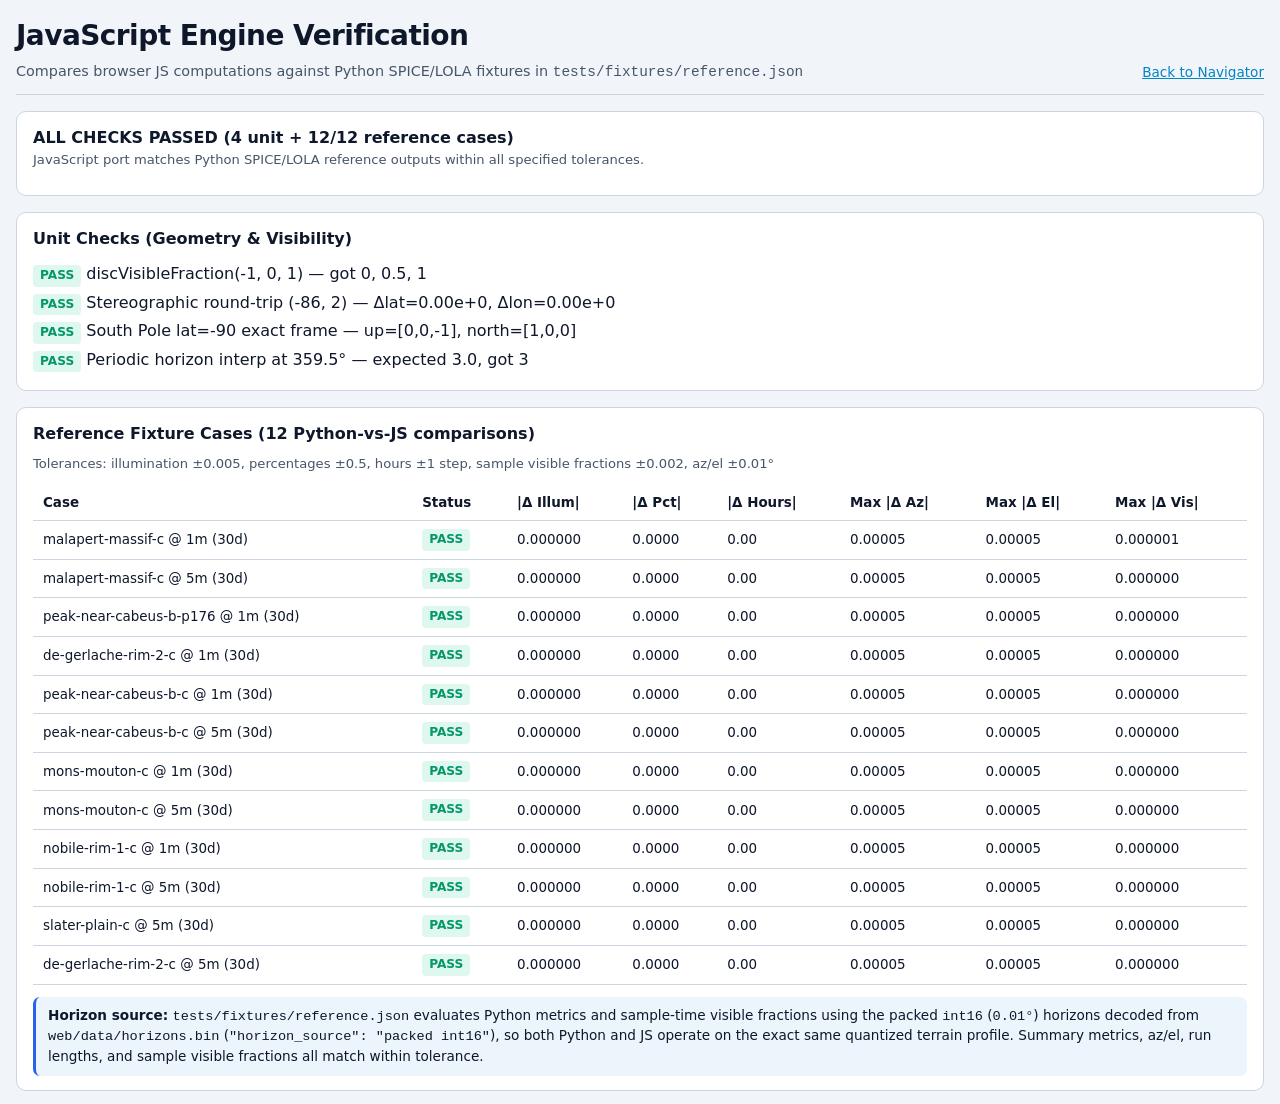
==== web/tests.html @ ea750ddb "baseline: engine, data pack tools, web app before phase-1" ====
<!DOCTYPE html>
<html lang="en">
<head>
  <meta charset="UTF-8">
  <meta name="viewport" content="width=device-width, initial-scale=1.0">
  <title>Verification Suite — Lunar Landing Site Navigator</title>
  <link rel="icon" href="data:,">
  <link rel="stylesheet" href="css/style.css">
</head>
<body>
  <div class="page-wrap">
    <header class="site-header">
      <div>
        <h1 class="site-title">JavaScript Engine Verification</h1>
        <p class="site-subtitle">
          Compares browser JS computations against Python SPICE/LOLA fixtures in <code>tests/fixtures/reference.json</code>
        </p>
      </div>
      <nav class="header-links">
        <a href="index.html">Back to Navigator</a>
      </nav>
    </header>

    <section class="panel" style="margin-bottom: 16px;">
      <div class="panel-head">
        <div>
          <h2 id="overall-status" class="panel-title">Running checks…</h2>
          <p id="status-detail" class="panel-sub">Loading web/data/* and tests/fixtures/reference.json…</p>
        </div>
      </div>

      <div id="fallback-picker" class="info-note" hidden>
        <p style="margin: 0 0 8px;">
          Could not fetch <code>../tests/fixtures/reference.json</code> automatically (if you ran
          <code>python -m http.server 8000</code> inside <code>web/</code>, the server root stops at
          <code>web/</code> and cannot read <code>../tests/</code>). Either run
          <code>python -m http.server 8000</code> from the repository root and open
          <code>/web/tests.html</code>, or select <code>tests/fixtures/reference.json</code> below:
        </p>
        <input id="fixture-file-input" type="file" accept=".json,application/json">
      </div>
    </section>

    <section class="panel" style="margin-bottom: 16px;">
      <div class="panel-head">
        <h2 class="panel-title">Unit Checks (Geometry &amp; Visibility)</h2>
      </div>
      <div id="unit-results"></div>
    </section>

    <section class="panel">
      <div class="panel-head">
        <h2 class="panel-title">Reference Fixture Cases (12 Python-vs-JS comparisons)</h2>
        <p class="panel-sub">
          Tolerances: illumination ±0.005, percentages ±0.5, hours ±1 step, sample visible fractions ±0.002, az/el ±0.01°
        </p>
      </div>
      <div class="table-scroll">
        <table class="test-table">
          <thead>
            <tr>
              <th>Case</th>
              <th>Status</th>
              <th>|Δ Illum|</th>
              <th>|Δ Pct|</th>
              <th>|Δ Hours|</th>
              <th>Max |Δ Az|</th>
              <th>Max |Δ El|</th>
              <th>Max |Δ Vis|</th>
            </tr>
          </thead>
          <tbody id="fixture-tbody"></tbody>
        </table>
      </div>
      <p class="info-note" style="margin-top: 12px;">
        <strong>Horizon source:</strong>
        <code>tests/fixtures/reference.json</code> evaluates Python metrics and sample-time visible fractions using the
        packed <code>int16</code> (<code>0.01°</code>) horizons decoded from <code>web/data/horizons.bin</code>
        (<code>"horizon_source": "packed int16"</code>), so both Python and JS operate on the exact same quantized
        terrain profile. Summary metrics, az/el, run lengths, and sample visible fractions all match within tolerance.
      </p>
    </section>
  </div>

  <script>
    if (window.location.protocol === "file:") {
      document.getElementById("overall-status").textContent = "Cannot run tests over file://";
      document.getElementById("status-detail").textContent =
        'Browsers block ES modules and fetch() over file://. Serve this folder over http, not file:// (run "python -m http.server 8000" from the repo root and open http://localhost:8000/web/tests.html).';
    }
  </script>
  <script type="module">
    import {
      loadDataPack,
      extractHorizonDeg,
      getTimeWindow,
    } from "./js/data.js";
    import {
      forward,
      inverse,
      siteLocalFrame,
      computeSunEarthAzEl,
    } from "./js/geometry.js";
    import {
      discVisibleFraction,
      interpHorizon,
      summarize,
      visibleFraction,
    } from "./js/visibility.js";

    const TOL = {
      illum: 0.005,
      pct: 0.5,
      vis: 0.002,
      azel: 0.01,
    };

    function circularDegDiff(a, b) {
      return Math.abs(((a - b + 540.0) % 360.0) - 180.0);
    }

    function runUnitTests() {
      const checks = [];
      const add = (name, pass, detail) => checks.push({ name, pass, detail });

      // 1. discVisibleFraction at t = -1, 0, 1
      const fNeg1 = discVisibleFraction(-1.0);
      const fZero = discVisibleFraction(0.0);
      const fPos1 = discVisibleFraction(1.0);
      add(
        "discVisibleFraction(-1, 0, 1)",
        Math.abs(fNeg1 - 0.0) < 1e-12 && Math.abs(fZero - 0.5) < 1e-12 && Math.abs(fPos1 - 1.0) < 1e-12,
        `got ${fNeg1}, ${fZero}, ${fPos1}`,
      );

      // 2. Geometry round-trip
      const pt = forward(-86.0, 2.0);
      const rec = inverse(pt.x, pt.y);
      const latErr = Math.abs(rec.lat - (-86.0));
      const lonErr = circularDegDiff(rec.lon, 2.0);
      add(
        "Stereographic round-trip (-86, 2)",
        latErr < 1e-9 && lonErr < 1e-9,
        `Δlat=${latErr.toExponential(2)}, Δlon=${lonErr.toExponential(2)}`,
      );

      // 3. South Pole singularity lat = -90
      const poleFrame = siteLocalFrame(-90.0, 0.0);
      const poleInv = inverse(0.0, 0.0);
      add(
        "South Pole lat=-90 exact frame",
        poleInv.lat === -90.0 && poleFrame.up[2] === -1.0 && poleFrame.north[0] === 1.0,
        `up=[${poleFrame.up.join(",")}], north=[${poleFrame.north.join(",")}]`,
      );

      // 4. Periodic horizon interpolation across 359 -> 0 seam
      const hor = new Float64Array(360);
      hor[359] = 2.0;
      hor[0] = 4.0;
      const hWrap = interpHorizon(hor, 359.5, 1.0);
      add(
        "Periodic horizon interp at 359.5°",
        Math.abs(hWrap - 3.0) < 1e-12,
        `expected 3.0, got ${hWrap}`,
      );

      return checks;
    }

    function evaluateReferenceCases(fixtures, dataPack) {
      const { manifest, ephem, horizons } = dataPack;
      const results = [];

      for (const c of fixtures) {
        const pt = manifest.pointsById.get(c.point_id);
        const hIdx = manifest.observer_heights_m.findIndex(
          (h) => Math.abs(h - c.observer_height_m) < 1e-6,
        );
        if (!pt || hIdx < 0) {
          results.push({
            id: `${c.point_id} @ ${c.observer_height_m}m`,
            pass: false,
            error: "Missing point or height in manifest",
          });
          continue;
        }

        const hor = extractHorizonDeg(horizons, pt.index, hIdx);
        const tw = getTimeWindow(manifest, c.start, c.days, c.step_s);
        const azel = computeSunEarthAzEl({
          lat: pt.lat,
          lon: pt.lon,
          groundHeightM: pt.ground_height_m,
          observerHeightM: c.observer_height_m,
          startIdx: tw.startIdx,
          nSteps: tw.nSteps,
          stride: tw.stride,
          ephemData: ephem,
          constants: manifest.constants,
        });

        const summary = summarize({
          hor,
          groundHeightM: pt.ground_height_m,
          sunAz: azel.sunAz,
          sunEl: azel.sunEl,
          sunR: azel.sunR,
          earthAz: azel.earthAz,
          earthEl: azel.earthEl,
          earthR: azel.earthR,
          lat: pt.lat,
          lon: pt.lon,
          start: c.start,
          days: c.days,
          observerHeightM: c.observer_height_m,
          stepS: c.step_s,
          azStepDeg: manifest.azStepDeg,
        });

        const ref = c.summary;
        const dIllum = Math.abs(summary.illumination_avg_fraction - ref.illumination_avg_fraction);
        const dPct = Math.max(
          Math.abs(summary.sun_any_pct - ref.sun_any_pct),
          Math.abs(summary.earth_any_pct - ref.earth_any_pct),
          Math.abs(summary.earth_mostly_pct - ref.earth_mostly_pct),
        );
        const stepHours = c.step_s / 3600.0;
        const dHours = Math.max(
          Math.abs(summary.sun_longest_dark_h - ref.sun_longest_dark_h),
          Math.abs(summary.earth_longest_blackout_h - ref.earth_longest_blackout_h),
        );

        let maxAzErr = 0.0;
        let maxElErr = 0.0;
        let maxVisErr = 0.0;
        for (const s of c.sample_times) {
          const i = s.index;
          maxAzErr = Math.max(
            maxAzErr,
            circularDegDiff(azel.sunAz[i], s.sun_az_deg),
            circularDegDiff(azel.earthAz[i], s.earth_az_deg),
          );
          maxElErr = Math.max(
            maxElErr,
            Math.abs(azel.sunEl[i] - s.sun_el_deg),
            Math.abs(azel.earthEl[i] - s.earth_el_deg),
          );
          maxVisErr = Math.max(
            maxVisErr,
            Math.abs(summary.sv[i] - s.sun_visible_fraction),
            Math.abs(summary.ev[i] - s.earth_visible_fraction),
          );
        }

        const pass =
          c.horizon_source === "packed int16" &&
          dIllum <= TOL.illum &&
          dPct <= TOL.pct &&
          dHours <= stepHours + 1e-9 &&
          maxAzErr <= TOL.azel &&
          maxElErr <= TOL.azel &&
          maxVisErr <= TOL.vis;

        results.push({
          id: `${c.point_id} @ ${c.observer_height_m}m (${c.days}d)`,
          pass,
          dIllum,
          dPct,
          dHours,
          maxAzErr,
          maxElErr,
          maxVisErr,
        });
      }

      return results;
    }

    function renderResults(unitChecks, fixtureResults) {
      const unitEl = document.getElementById("unit-results");
      unitEl.textContent = "";
      for (const u of unitChecks) {
        const p = document.createElement("p");
        p.style.margin = "4px 0";
        const badge = document.createElement("span");
        badge.className = u.pass ? "badge-pass" : "badge-fail";
        badge.textContent = u.pass ? "PASS" : "FAIL";
        p.append(badge, ` ${u.name} — ${u.detail}`);
        unitEl.appendChild(p);
      }

      const tbody = document.getElementById("fixture-tbody");
      tbody.textContent = "";
      for (const r of fixtureResults) {
        const tr = document.createElement("tr");
        const badge = document.createElement("span");
        badge.className = r.pass ? "badge-pass" : "badge-fail";
        badge.textContent = r.pass ? "PASS" : "FAIL";

        const cells = [
          r.id,
          badge,
          r.error ? r.error : r.dIllum.toFixed(6),
          r.error ? "—" : r.dPct.toFixed(4),
          r.error ? "—" : r.dHours.toFixed(2),
          r.error ? "—" : r.maxAzErr.toFixed(5),
          r.error ? "—" : r.maxElErr.toFixed(5),
          r.error ? "—" : r.maxVisErr.toFixed(6),
        ];

        for (const c of cells) {
          const td = document.createElement("td");
          if (typeof c === "string") td.textContent = c;
          else td.appendChild(c);
          tr.appendChild(td);
        }
        tbody.appendChild(tr);
      }

      const allPass =
        unitChecks.every((u) => u.pass) &&
        fixtureResults.length > 0 &&
        fixtureResults.every((f) => f.pass);

      const overallEl = document.getElementById("overall-status");
      const detailEl = document.getElementById("status-detail");
      const passCount = fixtureResults.filter((f) => f.pass).length;
      overallEl.textContent = allPass
        ? `ALL CHECKS PASSED (${unitChecks.length} unit + ${passCount}/${fixtureResults.length} reference cases)`
        : `SOME CHECKS FAILED (${passCount}/${fixtureResults.length} reference cases passed)`;
      detailEl.textContent = allPass
        ? "JavaScript port matches Python SPICE/LOLA reference outputs within all specified tolerances."
        : "See details in the table below.";
    }

    async function boot() {
      const unitChecks = runUnitTests();
      let dataPack;
      try {
        dataPack = await loadDataPack("data");
      } catch (err) {
        document.getElementById("overall-status").textContent = "Data load failed";
        document.getElementById("status-detail").textContent = err.message;
        renderResults(unitChecks, []);
        return;
      }

      try {
        const resp = await fetch("../tests/fixtures/reference.json");
        if (!resp.ok) throw new Error(`HTTP ${resp.status}`);
        const fixtures = await resp.json();
        const results = evaluateReferenceCases(fixtures, dataPack);
        renderResults(unitChecks, results);
      } catch (_err) {
        document.getElementById("overall-status").textContent = "Waiting for reference.json";
        document.getElementById("status-detail").textContent =
          "Unit tests passed; load tests/fixtures/reference.json via root HTTP server or file picker below.";
        document.getElementById("fallback-picker").hidden = false;
        renderResults(unitChecks, []);

        document.getElementById("fixture-file-input").addEventListener("change", async (e) => {
          const file = e.target.files?.[0];
          if (!file) return;
          const fixtures = JSON.parse(await file.text());
          const results = evaluateReferenceCases(fixtures, dataPack);
          renderResults(unitChecks, results);
        });
      }
    }

    boot();
  </script>
</body>
</html>
---- web/css/style.css ----
/* Lunar Landing Site Navigator — Static CSS (Dark default, Light via prefers-color-scheme) */

:root {
  color-scheme: dark light;

  /* Dark theme (default) */
  --bg: #070b14;
  --surface: #0f172a;
  --surface-alt: #162038;
  --border: #25324d;
  --text: #f1f5f9;
  --text-muted: #94a3b8;
  --accent: #38bdf8;
  --accent-contrast: #071324;

  /* Colour-blind-safe domain colours */
  --sun-color: #fb923c;
  --sun-glow: rgba(251, 146, 60, 0.28);
  --sun-track: rgba(251, 146, 60, 0.65);
  --sun-track-hidden: rgba(251, 146, 60, 0.20);

  --earth-color: #38bdf8;
  --earth-glow: rgba(56, 189, 248, 0.25);
  --earth-track: rgba(56, 189, 248, 0.65);
  --earth-track-hidden: rgba(56, 189, 248, 0.20);

  --terrain-fill: #4b5563;
  --terrain-bottom: #334155;
  --terrain-stroke: #94a3b8;

  --pano-sky-top: #091022;
  --pano-sky-bottom: #111c33;
  --pano-grid: rgba(148, 163, 184, 0.18);
  --pano-zero: rgba(148, 163, 184, 0.45);
  --pano-cursor: rgba(248, 250, 252, 0.7);

  --danger-bg: rgba(239, 68, 68, 0.14);
  --danger-border: #ef4444;
  --note-bg: rgba(56, 189, 248, 0.1);
  --bar-track: rgba(148, 163, 184, 0.18);
  --pass-color: #34d399;
  --fail-color: #f87171;
}

@media (prefers-color-scheme: light) {
  :root {
    --bg: #f1f5f9;
    --surface: #ffffff;
    --surface-alt: #f8fafc;
    --border: #cbd5e1;
    --text: #0f172a;
    --text-muted: #475569;
    --accent: #0284c7;
    --accent-contrast: #ffffff;

    --sun-color: #ea580c;
    --sun-glow: rgba(234, 88, 12, 0.22);
    --sun-track: rgba(234, 88, 12, 0.58);
    --sun-track-hidden: rgba(234, 88, 12, 0.20);

    --earth-color: #2563eb;
    --earth-glow: rgba(37, 99, 235, 0.22);
    --earth-track: rgba(37, 99, 235, 0.58);
    --earth-track-hidden: rgba(37, 99, 235, 0.20);

    --terrain-fill: #64748b;
    --terrain-bottom: #475569;
    --terrain-stroke: #1e293b;

    --pano-sky-top: #e2e8f0;
    --pano-sky-bottom: #f8fafc;
    --pano-grid: rgba(51, 65, 85, 0.18);
    --pano-zero: rgba(51, 65, 85, 0.48);
    --pano-cursor: rgba(15, 23, 42, 0.72);

    --danger-bg: rgba(220, 38, 38, 0.08);
    --danger-border: #dc2626;
    --note-bg: rgba(2, 132, 199, 0.08);
    --bar-track: rgba(15, 23, 42, 0.12);
    --pass-color: #059669;
    --fail-color: #dc2626;
  }
}

*,
*::before,
*::after {
  box-sizing: border-box;
}

html,
body {
  margin: 0;
  padding: 0;
  background: var(--bg);
  color: var(--text);
  font-family: system-ui, -apple-system, "Segoe UI", Roboto, sans-serif;
  line-height: 1.45;
  -webkit-font-smoothing: antialiased;
}

a {
  color: var(--accent);
}

:focus-visible {
  outline: 2px solid var(--accent);
  outline-offset: 2px;
}

.page-wrap {
  max-width: 1360px;
  margin: 0 auto;
  padding: 16px;
}

/* Header */
.site-header {
  display: flex;
  flex-wrap: wrap;
  justify-content: space-between;
  align-items: flex-end;
  gap: 12px;
  margin-bottom: 16px;
  padding-bottom: 12px;
  border-bottom: 1px solid var(--border);
}

.site-title {
  margin: 0;
  font-size: clamp(1.25rem, 2.4vw, 1.75rem);
  letter-spacing: -0.02em;
}

.site-subtitle {
  margin: 4px 0 0;
  font-size: 0.9rem;
  color: var(--text-muted);
}

.header-links {
  display: flex;
  gap: 12px;
  font-size: 0.85rem;
}

/* Loading & Error Banners */
.status-card {
  background: var(--surface);
  border: 1px solid var(--border);
  border-radius: 10px;
  padding: 20px;
  margin-bottom: 16px;
}

.error-card {
  background: var(--danger-bg);
  border-color: var(--danger-border);
}

.error-card h2 {
  margin: 0 0 8px;
  font-size: 1.05rem;
}

.progress-track {
  width: 100%;
  height: 8px;
  background: var(--bar-track);
  border-radius: 999px;
  overflow: hidden;
  margin-top: 10px;
}

.progress-fill {
  height: 100%;
  width: 0%;
  background: var(--accent);
  transition: width 120ms linear;
}

/* Panels */
.panel {
  background: var(--surface);
  border: 1px solid var(--border);
  border-radius: 10px;
  padding: 14px 16px;
  min-width: 0;
}

.panel-head {
  display: flex;
  flex-wrap: wrap;
  align-items: center;
  justify-content: space-between;
  gap: 8px;
  margin-bottom: 12px;
}

.panel-title {
  margin: 0;
  font-size: 1rem;
  font-weight: 600;
}

.panel-sub {
  margin: 0;
  font-size: 0.82rem;
  color: var(--text-muted);
}

/* Controls Bar */
.controls-panel {
  margin-bottom: 16px;
}

.controls-grid {
  display: grid;
  grid-template-columns: repeat(4, minmax(0, 1fr));
  gap: 12px;
  align-items: start;
}

.control-group {
  display: flex;
  flex-direction: column;
  gap: 5px;
  min-width: 0;
}

.control-label {
  font-size: 0.78rem;
  font-weight: 600;
  text-transform: uppercase;
  letter-spacing: 0.04em;
  color: var(--text-muted);
}

.control-input,
.control-select {
  width: 100%;
  min-height: 38px;
  padding: 7px 10px;
  border-radius: 7px;
  border: 1px solid var(--border);
  background: var(--surface-alt);
  color: var(--text);
  font-size: 0.92rem;
}

.control-hint {
  font-size: 0.74rem;
  color: var(--text-muted);
}

/* Segmented Radio Toggle */
.seg-group {
  display: flex;
  gap: 4px;
  padding: 3px;
  border: 1px solid var(--border);
  border-radius: 7px;
  background: var(--surface-alt);
  min-height: 38px;
}

.seg-option {
  flex: 1;
  position: relative;
  display: flex;
  align-items: center;
  justify-content: center;
  cursor: pointer;
}

.seg-option input {
  position: absolute;
  opacity: 0;
  width: 1px;
  height: 1px;
}

.seg-option span {
  display: block;
  width: 100%;
  text-align: center;
  padding: 5px 8px;
  border-radius: 5px;
  font-size: 0.88rem;
  font-weight: 500;
  color: var(--text-muted);
  transition: background-color 120ms, color 120ms;
}

.seg-option input:checked + span {
  background: var(--accent);
  color: var(--accent-contrast);
  font-weight: 600;
}

.seg-option input:focus-visible + span {
  outline: 2px solid var(--accent);
  outline-offset: 1px;
}

/* Buttons */
.btn {
  display: inline-flex;
  align-items: center;
  justify-content: center;
  gap: 6px;
  min-height: 34px;
  padding: 6px 12px;
  border-radius: 7px;
  border: 1px solid var(--border);
  background: var(--surface-alt);
  color: var(--text);
  font-size: 0.85rem;
  font-weight: 600;
  cursor: pointer;
}

.btn:hover:not(:disabled) {
  border-color: var(--accent);
}

.btn:disabled {
  opacity: 0.5;
  cursor: not-allowed;
}

.btn-primary {
  background: var(--accent);
  color: var(--accent-contrast);
  border-color: var(--accent);
}

.btn-ghost {
  background: transparent;
}

.btn-xs {
  min-height: 26px;
  padding: 3px 8px;
  font-size: 0.76rem;
}

.btn[aria-pressed="true"] {
  background: var(--accent);
  color: var(--accent-contrast);
  border-color: var(--accent);
}

/* Main Workspace Layout */
.workspace-grid {
  display: grid;
  grid-template-columns: minmax(280px, 370px) minmax(0, 1fr);
  gap: 16px;
  margin-bottom: 16px;
}

.stack-col {
  display: flex;
  flex-direction: column;
  gap: 16px;
  min-width: 0;
}

/* Site Picker */
.map-progress {
  margin-bottom: 10px;
}

.map-progress-track {
  height: 5px;
  margin-top: 0;
}

.map-wrap {
  position: relative;
  width: 100%;
  aspect-ratio: 1 / 1;
}

#site-map-canvas {
  display: block;
  width: 100%;
  height: 100%;
  border-radius: 8px;
  cursor: crosshair;
}

.map-tooltip {
  position: absolute;
  pointer-events: none;
  background: rgba(15, 23, 42, 0.92);
  color: #f8fafc;
  border: 1px solid rgba(148, 163, 184, 0.4);
  border-radius: 6px;
  padding: 4px 8px;
  font-size: 0.75rem;
  white-space: nowrap;
  z-index: 4;
}

.colorbar-row {
  margin-top: 10px;
}

.colorbar-gradient {
  height: 10px;
  border-radius: 999px;
  border: 1px solid var(--border);
  background: linear-gradient(
    to right,
    #440154 0%,
    #482878 12%,
    #3e4a89 25%,
    #31688e 37%,
    #26828e 50%,
    #1f9e89 62%,
    #35b779 75%,
    #6dcd59 87%,
    #fde725 100%
  );
}

.colorbar-labels {
  display: flex;
  justify-content: space-between;
  font-size: 0.74rem;
  color: var(--text-muted);
  margin-top: 4px;
}

.site-props {
  display: grid;
  grid-template-columns: repeat(2, minmax(0, 1fr));
  gap: 8px 12px;
  margin-top: 12px;
  padding-top: 12px;
  border-top: 1px solid var(--border);
}

.prop-item {
  min-width: 0;
}

.prop-item.prop-wide {
  grid-column: 1 / -1;
}

.prop-label {
  display: block;
  font-size: 0.72rem;
  text-transform: uppercase;
  letter-spacing: 0.04em;
  color: var(--text-muted);
}

.prop-val {
  font-size: 0.9rem;
  font-weight: 600;
  font-variant-numeric: tabular-nums;
  word-break: break-word;
}

/* Panorama */
.pano-toolbar {
  display: flex;
  flex-wrap: wrap;
  align-items: center;
  gap: 6px;
}

.legend-inline {
  display: flex;
  flex-wrap: wrap;
  gap: 12px;
  font-size: 0.8rem;
  color: var(--text-muted);
  margin-bottom: 8px;
}

.legend-item {
  display: inline-flex;
  align-items: center;
  gap: 5px;
}

.swatch {
  width: 11px;
  height: 11px;
  border-radius: 50%;
  display: inline-block;
}

.swatch-sun {
  background: var(--sun-color);
}

.swatch-earth {
  background: var(--earth-color);
}

.swatch-terrain {
  background: var(--terrain-fill);
  border-radius: 2px;
}

.pano-canvas-wrap {
  width: 100%;
  height: 330px;
}

.pano-caption {
  margin: 6px 0 0;
  font-size: 0.78rem;
  color: var(--text-muted);
}

#panorama-canvas {
  display: block;
  width: 100%;
  height: 100%;
}

/* Time Slider + Now Card */
.slider-row {
  display: flex;
  flex-wrap: wrap;
  align-items: center;
  gap: 10px;
  margin-top: 10px;
  padding-top: 10px;
  border-top: 1px solid var(--border);
}

.slider-controls {
  display: flex;
  align-items: center;
  gap: 6px;
}

.time-slider {
  flex: 1 1 200px;
  min-width: 0;
  accent-color: var(--accent);
}

.time-readout {
  font-family: ui-monospace, SFMono-Regular, Menlo, Consolas, monospace;
  font-size: 0.85rem;
  font-weight: 600;
  min-width: 145px;
  text-align: right;
}

.now-card {
  display: grid;
  grid-template-columns: auto repeat(2, minmax(0, 1fr));
  gap: 10px 14px;
  align-items: center;
  margin-top: 12px;
  padding: 10px 12px;
  border-radius: 8px;
  background: var(--surface-alt);
  border: 1px solid var(--border);
}

.now-stamp-label {
  font-size: 0.72rem;
  text-transform: uppercase;
  letter-spacing: 0.05em;
  color: var(--text-muted);
}

.now-stamp-val {
  font-family: ui-monospace, SFMono-Regular, Menlo, Consolas, monospace;
  font-size: 0.88rem;
  font-weight: 600;
}

.now-body {
  display: flex;
  flex-direction: column;
  gap: 2px;
  padding-left: 10px;
  border-left: 3px solid var(--border);
}

.now-body-sun {
  border-left-color: var(--sun-color);
}

.now-body-earth {
  border-left-color: var(--earth-color);
}

.now-body-title {
  font-size: 0.78rem;
  color: var(--text-muted);
}

.now-body-pct {
  font-size: 1.15rem;
  font-weight: 700;
  font-variant-numeric: tabular-nums;
}

.now-body-meta {
  font-size: 0.76rem;
  color: var(--text-muted);
  font-variant-numeric: tabular-nums;
}

/* Timeline Strips */
.strips-grid {
  display: flex;
  flex-direction: column;
  gap: 10px;
}

.strip-block {
  display: flex;
  flex-direction: column;
  gap: 4px;
}

.strip-label {
  font-size: 0.82rem;
  font-weight: 600;
  display: flex;
  align-items: center;
  gap: 6px;
}

.strip-canvas {
  display: block;
  width: 100%;
  height: 86px;
  cursor: ew-resize;
}

/* Metric Cards */
.metrics-section {
  margin-bottom: 16px;
}

.metrics-grid {
  display: grid;
  grid-template-columns: repeat(3, minmax(0, 1fr));
  gap: 12px;
}

.metric-card {
  background: var(--surface-alt);
  border: 1px solid var(--border);
  border-top: 3px solid var(--border);
  border-radius: 8px;
  padding: 12px 14px;
  display: flex;
  flex-direction: column;
  gap: 4px;
}

.metric-sun {
  border-top-color: var(--sun-color);
}

.metric-earth {
  border-top-color: var(--earth-color);
}

.metric-label {
  margin: 0;
  font-size: 0.85rem;
  font-weight: 600;
}

.metric-value {
  font-size: 1.55rem;
  font-weight: 700;
  font-variant-numeric: tabular-nums;
  line-height: 1.15;
}

.metric-sub {
  font-size: 0.78rem;
  color: var(--text-muted);
  font-variant-numeric: tabular-nums;
}

.metric-help {
  margin: 4px 0 0;
  font-size: 0.8rem;
  color: var(--text-muted);
}

.info-note {
  margin: 12px 0 0;
  padding: 9px 12px;
  border-radius: 7px;
  background: var(--note-bg);
  border-left: 3px solid var(--earth-color);
  font-size: 0.85rem;
}

/* Comparison */
.compare-section {
  margin-bottom: 16px;
}

.compare-actions {
  display: flex;
  flex-wrap: wrap;
  gap: 8px;
}

.compare-empty {
  margin: 4px 0;
  font-size: 0.9rem;
  color: var(--text-muted);
}

.table-scroll {
  overflow-x: auto;
  margin-top: 8px;
}

.compare-table {
  width: 100%;
  border-collapse: collapse;
  font-size: 0.88rem;
  min-width: 560px;
}

.compare-table th,
.compare-table td {
  padding: 10px 12px;
  border-bottom: 1px solid var(--border);
  text-align: left;
  vertical-align: top;
}

.compare-table thead th {
  border-bottom-width: 2px;
}

.cmp-col-head {
  display: flex;
  flex-direction: column;
  gap: 2px;
}

.cmp-col-meta {
  font-size: 0.76rem;
  font-weight: 400;
  color: var(--text-muted);
}

.cmp-col-head .btn {
  margin-top: 6px;
  align-self: flex-start;
}

.cmp-metric-name {
  font-weight: 600;
}

.cmp-metric-help {
  font-size: 0.76rem;
  font-weight: 400;
  color: var(--text-muted);
}

.cmp-val {
  font-weight: 700;
  font-variant-numeric: tabular-nums;
  margin-bottom: 5px;
}

.cmp-bar-track {
  width: 100%;
  height: 7px;
  border-radius: 999px;
  background: var(--bar-track);
  overflow: hidden;
}

.cmp-bar-fill {
  height: 100%;
  border-radius: 999px;
  background: var(--text-muted);
}

.cmp-bar-sun {
  background: var(--sun-color);
}

.cmp-bar-earth {
  background: var(--earth-color);
}

/* How This Works Panel */
.how-grid {
  display: grid;
  grid-template-columns: repeat(2, minmax(0, 1fr));
  gap: 16px;
}

.how-card h3 {
  margin: 0 0 8px;
  font-size: 0.95rem;
}

.how-card p,
.how-card li {
  font-size: 0.87rem;
  color: var(--text-muted);
}

.how-card strong {
  color: var(--text);
}

.how-card ol,
.how-card ul {
  margin: 0;
  padding-left: 18px;
  display: flex;
  flex-direction: column;
  gap: 6px;
}

.how-sources {
  margin-bottom: 12px;
}

/* Footer */
.site-footer {
  margin-top: 20px;
  padding-top: 14px;
  border-top: 1px solid var(--border);
  display: flex;
  flex-wrap: wrap;
  justify-content: space-between;
  gap: 10px;
  font-size: 0.82rem;
  color: var(--text-muted);
}

/* Tests page styles */
.test-table {
  width: 100%;
  border-collapse: collapse;
  font-size: 0.84rem;
  min-width: 660px;
}

.test-table th,
.test-table td {
  padding: 8px 10px;
  border-bottom: 1px solid var(--border);
  text-align: left;
  font-variant-numeric: tabular-nums;
}

.badge-pass {
  display: inline-block;
  padding: 2px 7px;
  border-radius: 4px;
  font-weight: 700;
  font-size: 0.76rem;
  background: rgba(52, 211, 153, 0.16);
  color: var(--pass-color);
}

.badge-fail {
  display: inline-block;
  padding: 2px 7px;
  border-radius: 4px;
  font-weight: 700;
  font-size: 0.76rem;
  background: rgba(248, 113, 113, 0.16);
  color: var(--fail-color);
}

/* Responsive Breakpoints (down to 360px) */
@media (max-width: 1020px) {
  .controls-grid {
    grid-template-columns: repeat(2, minmax(0, 1fr));
  }
  .workspace-grid {
    grid-template-columns: 1fr;
  }
  .map-wrap {
    max-width: 380px;
  }
  .metrics-grid {
    grid-template-columns: repeat(2, minmax(0, 1fr));
  }
  .how-grid {
    grid-template-columns: 1fr;
  }
}

@media (max-width: 600px) {
  .page-wrap {
    padding: 10px;
  }
  .controls-grid {
    grid-template-columns: 1fr;
  }
  .metrics-grid {
    grid-template-columns: 1fr;
  }
  .now-card {
    grid-template-columns: 1fr;
  }
  .now-body {
    border-left: none;
    border-top: 2px solid var(--border);
    padding-left: 0;
    padding-top: 8px;
  }
  .now-body-sun {
    border-top-color: var(--sun-color);
  }
  .now-body-earth {
    border-top-color: var(--earth-color);
  }
  .pano-canvas-wrap {
    height: 260px;
  }
  .time-readout {
    text-align: left;
  }
}
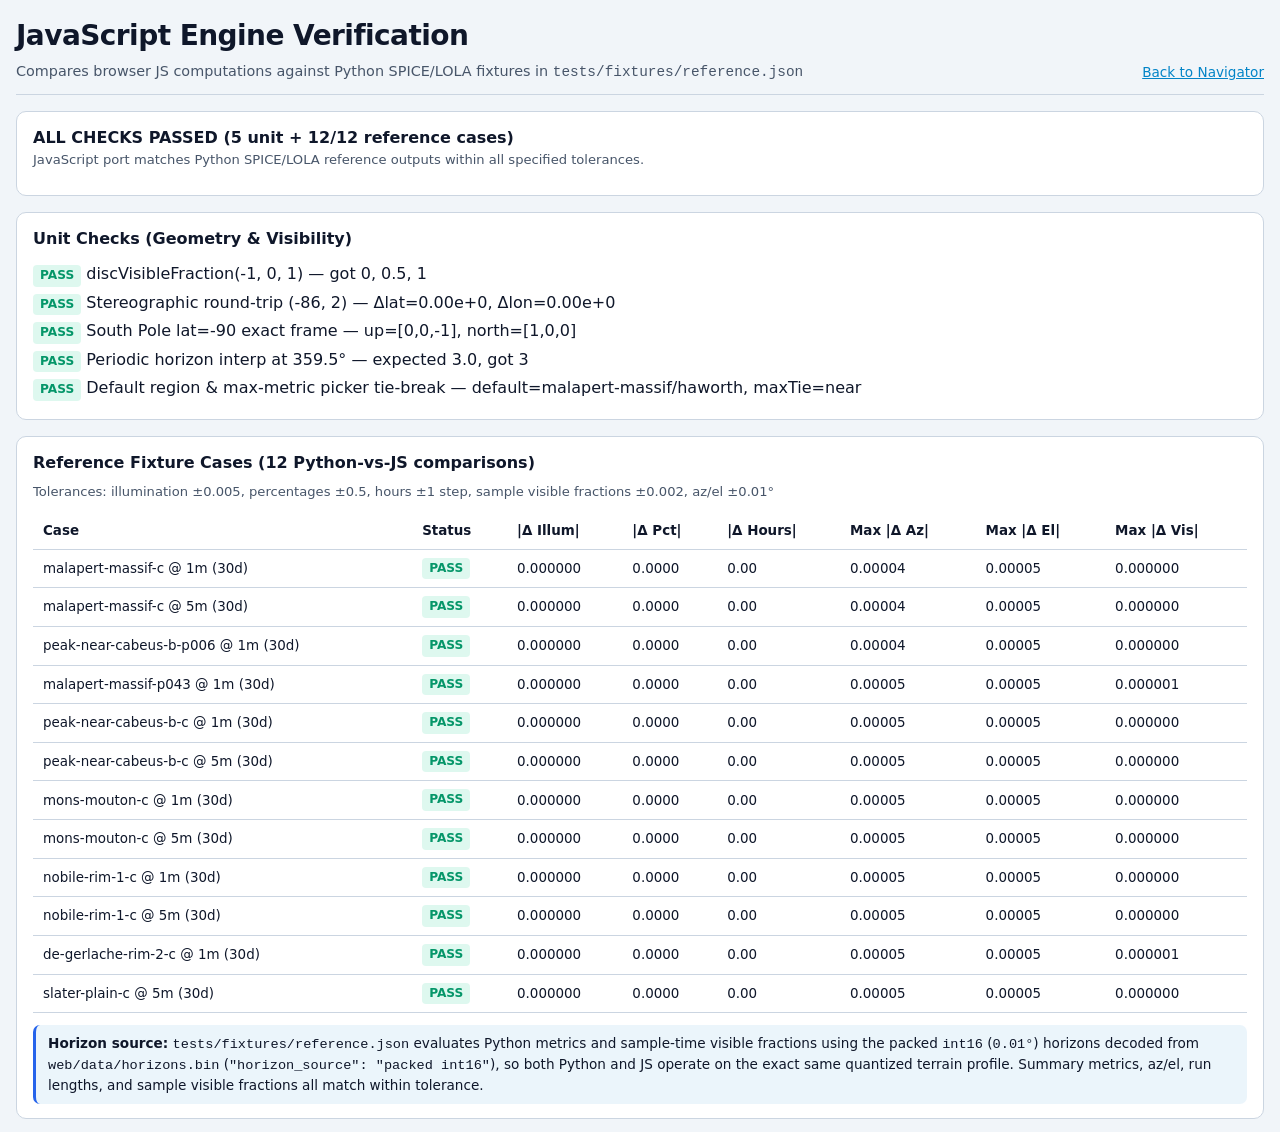
==== commit c60a2306: "phase-2: metric selector, max-site buttons, layout, light-time text" ====
--- a/web/tests.html
+++ b/web/tests.html
@@ -93,6 +93,7 @@
     import {
       loadDataPack,
       extractHorizonDeg,
+      getDefaultRegionId,
       getTimeWindow,
     } from "./js/data.js";
     import {
@@ -107,6 +108,10 @@
       summarize,
       visibleFraction,
     } from "./js/visibility.js";
+    import {
+      computePointMapMetric,
+      pickMaxMetricPoint,
+    } from "./js/metrics.js";
 
     const TOL = {
       illum: 0.005,
@@ -162,6 +167,28 @@
         "Periodic horizon interp at 359.5°",
         Math.abs(hWrap - 3.0) < 1e-12,
         `expected 3.0, got ${hWrap}`,
+      );
+
+      // 5. Default region selection and max-metric picker tie-breaking
+      const defWithMal = getDefaultRegionId({
+        regions: [{ id: "haworth", name: "Haworth" }, { id: "malapert-massif", name: "Malapert Massif" }],
+      });
+      const defFallback = getDefaultRegionId({
+        regions: [{ id: "haworth", name: "Haworth" }, { id: "slater-plain", name: "Slater Plain" }],
+      });
+      const pickedTie = pickMaxMetricPoint(
+        [
+          { id: "far", x_m: 3000, y_m: 0 },
+          { id: "near", x_m: 500, y_m: 0 },
+          { id: "low", x_m: 0, y_m: 0 },
+        ],
+        new Map([["far", 0.8], ["near", 0.8], ["low", 0.3]]),
+        { center_x_m: 0, center_y_m: 0 },
+      );
+      add(
+        "Default region & max-metric picker tie-break",
+        defWithMal === "malapert-massif" && defFallback === "haworth" && pickedTie?.id === "near",
+        `default=${defWithMal}/${defFallback}, maxTie=${pickedTie?.id}`,
       );
 
       return checks;
@@ -217,12 +244,37 @@
           azStepDeg: manifest.azStepDeg,
         });
 
+        const mapEarthAnyPct =
+          computePointMapMetric({
+            point: pt,
+            heightIdx: hIdx,
+            observerHeightM: c.observer_height_m,
+            timeWindow: tw,
+            manifest,
+            ephem,
+            horizons,
+            metric: "earth_any",
+          }) * 100.0;
+        const mapEarthMostlyPct =
+          computePointMapMetric({
+            point: pt,
+            heightIdx: hIdx,
+            observerHeightM: c.observer_height_m,
+            timeWindow: tw,
+            manifest,
+            ephem,
+            horizons,
+            metric: "earth_mostly",
+          }) * 100.0;
+
         const ref = c.summary;
         const dIllum = Math.abs(summary.illumination_avg_fraction - ref.illumination_avg_fraction);
         const dPct = Math.max(
           Math.abs(summary.sun_any_pct - ref.sun_any_pct),
           Math.abs(summary.earth_any_pct - ref.earth_any_pct),
           Math.abs(summary.earth_mostly_pct - ref.earth_mostly_pct),
+          Math.abs(mapEarthAnyPct - ref.earth_any_pct),
+          Math.abs(mapEarthMostlyPct - ref.earth_mostly_pct),
         );
         const stepHours = c.step_s / 3600.0;
         const dHours = Math.max(
--- a/web/css/style.css
+++ b/web/css/style.css
@@ -281,13 +281,17 @@
 }
 
 .seg-option span {
-  display: block;
-  width: 100%;
+  display: flex;
+  align-items: center;
+  justify-content: center;
+  width: 100%;
+  height: 100%;
   text-align: center;
   padding: 5px 8px;
   border-radius: 5px;
   font-size: 0.88rem;
   font-weight: 500;
+  line-height: 1.2;
   color: var(--text-muted);
   transition: background-color 120ms, color 120ms;
 }
@@ -356,6 +360,7 @@
   display: grid;
   grid-template-columns: minmax(280px, 370px) minmax(0, 1fr);
   gap: 16px;
+  align-items: start;
   margin-bottom: 16px;
 }
 
@@ -367,6 +372,40 @@
 }
 
 /* Site Picker */
+.map-metric-fieldset {
+  border: 0;
+  margin: 0 0 10px;
+  padding: 0;
+  display: flex;
+  flex-direction: column;
+  gap: 5px;
+}
+
+.seg-group-compact .seg-option span {
+  font-size: 0.76rem;
+  padding: 5px 6px;
+}
+
+.map-pick-actions {
+  display: grid;
+  grid-template-columns: repeat(2, minmax(0, 1fr));
+  gap: 6px;
+  margin-top: 10px;
+}
+
+.map-pick-actions .btn {
+  text-align: center;
+  line-height: 1.25;
+  padding: 5px 8px;
+  min-height: 32px;
+}
+
+.map-pick-note {
+  margin-top: 8px;
+  font-size: 0.78rem;
+  padding: 7px 10px;
+}
+
 .map-progress {
   margin-bottom: 10px;
 }
@@ -896,6 +935,7 @@
   }
   .map-wrap {
     max-width: 380px;
+    margin-inline: auto;
   }
   .metrics-grid {
     grid-template-columns: repeat(2, minmax(0, 1fr));
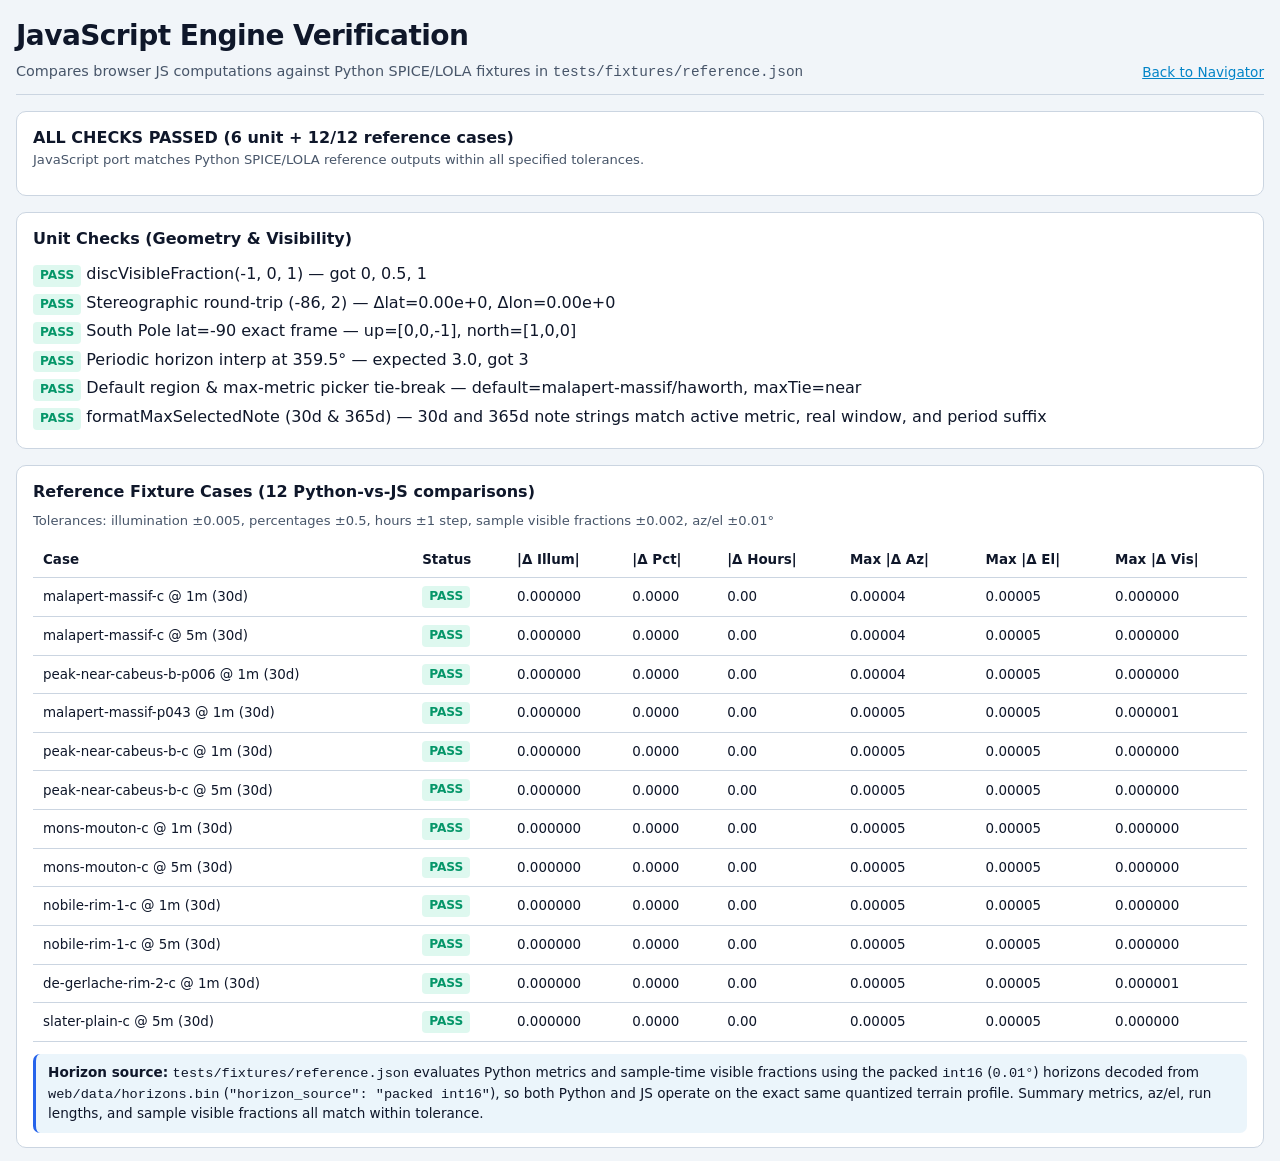
==== commit db4a9628: "phase-2.1: selection note names metric, window and height; legend caption" ====
--- a/web/tests.html
+++ b/web/tests.html
@@ -110,6 +110,8 @@
     } from "./js/visibility.js";
     import {
       computePointMapMetric,
+      formatMaxSelectedNote,
+      getColorMapTimeWindow,
       pickMaxMetricPoint,
     } from "./js/metrics.js";
 
@@ -124,7 +126,7 @@
       return Math.abs(((a - b + 540.0) % 360.0) - 180.0);
     }
 
-    function runUnitTests() {
+    function runUnitTests(manifest) {
       const checks = [];
       const add = (name, pass, detail) => checks.push({ name, pass, detail });
 
@@ -189,6 +191,30 @@
         "Default region & max-metric picker tie-break",
         defWithMal === "malapert-massif" && defFallback === "haworth" && pickedTie?.id === "near",
         `default=${defWithMal}/${defFallback}, maxTie=${pickedTie?.id}`,
+      );
+
+      // 6. formatMaxSelectedNote for 30-day and 365-day windows
+      const note30 = formatMaxSelectedNote({
+        nSites: 441,
+        metric: "sun_illumination",
+        mapTimeWindow: getColorMapTimeWindow(manifest, "2027-01-01", 30),
+        observerHeightM: 1,
+        days: 30,
+      });
+      const note365 = formatMaxSelectedNote({
+        nSites: 441,
+        metric: "sun_illumination",
+        mapTimeWindow: getColorMapTimeWindow(manifest, "2027-01-01", 365),
+        observerHeightM: 1,
+        days: 365,
+      });
+      add(
+        "formatMaxSelectedNote (30d & 365d)",
+        note30 ===
+          "Selected: highest 'Sun illumination' among 441 grid sites in this region (map window: first 30 days at 1 h steps, 1 m observer height). This is not a recommendation." &&
+          note365 ===
+            "Selected: highest 'Sun illumination' among 441 grid sites in this region (map window: first 90 days at 1 h steps, 1 m observer height). This is not a recommendation. The cards below use your full period.",
+        "30d and 365d note strings match active metric, real window, and period suffix",
       );
 
       return checks;
@@ -386,16 +412,21 @@
     }
 
     async function boot() {
-      const unitChecks = runUnitTests();
       let dataPack;
       try {
         dataPack = await loadDataPack("data");
       } catch (err) {
+        const fallbackManifest = {
+          ephemeris: { step_s: 900, n_times: 70080 },
+          ephemStartMs: Date.UTC(2027, 0, 1),
+        };
         document.getElementById("overall-status").textContent = "Data load failed";
         document.getElementById("status-detail").textContent = err.message;
-        renderResults(unitChecks, []);
+        renderResults(runUnitTests(fallbackManifest), []);
         return;
       }
+
+      const unitChecks = runUnitTests(dataPack.manifest);
 
       try {
         const resp = await fetch("../tests/fixtures/reference.json");
--- a/web/css/style.css
+++ b/web/css/style.css
@@ -472,6 +472,13 @@
   margin-top: 4px;
 }
 
+.map-legend-caption {
+  margin: 6px 0 0;
+  font-size: 0.75rem;
+  color: var(--text-muted);
+  line-height: 1.35;
+}
+
 .site-props {
   display: grid;
   grid-template-columns: repeat(2, minmax(0, 1fr));
